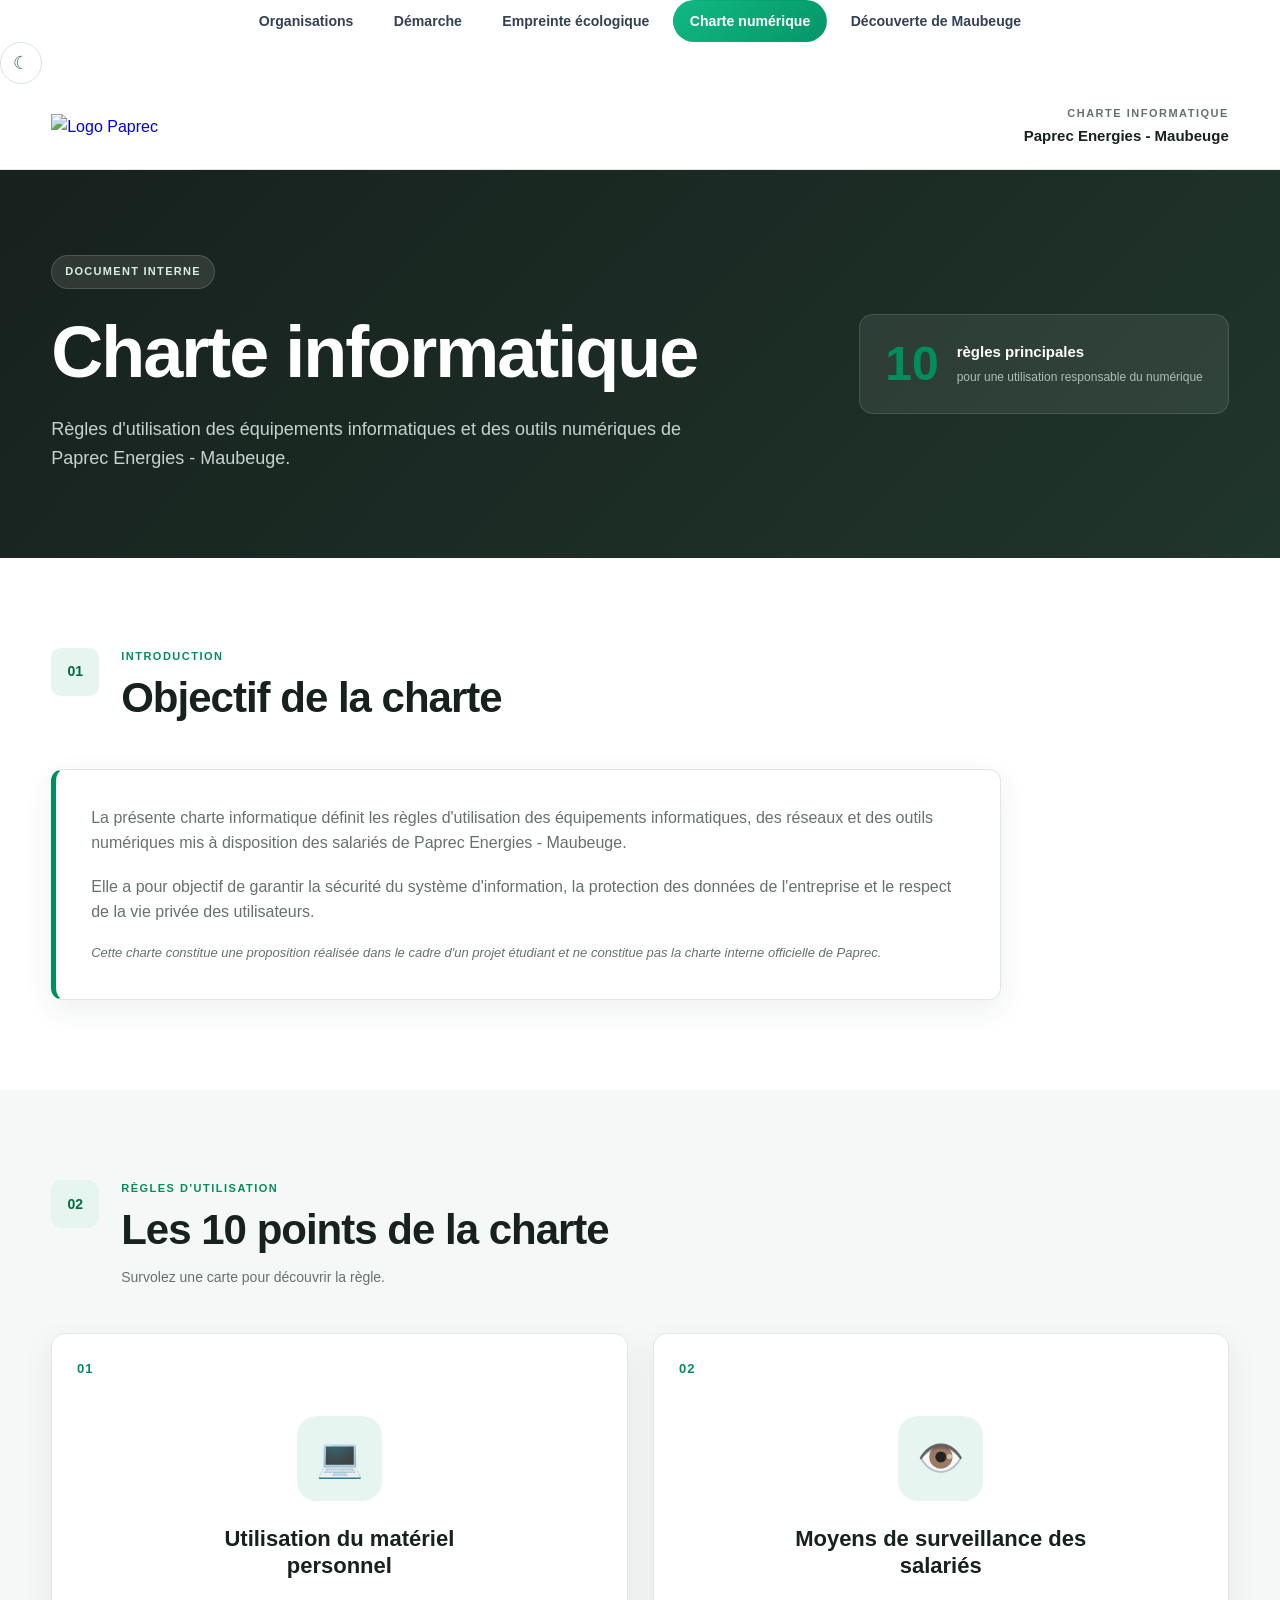
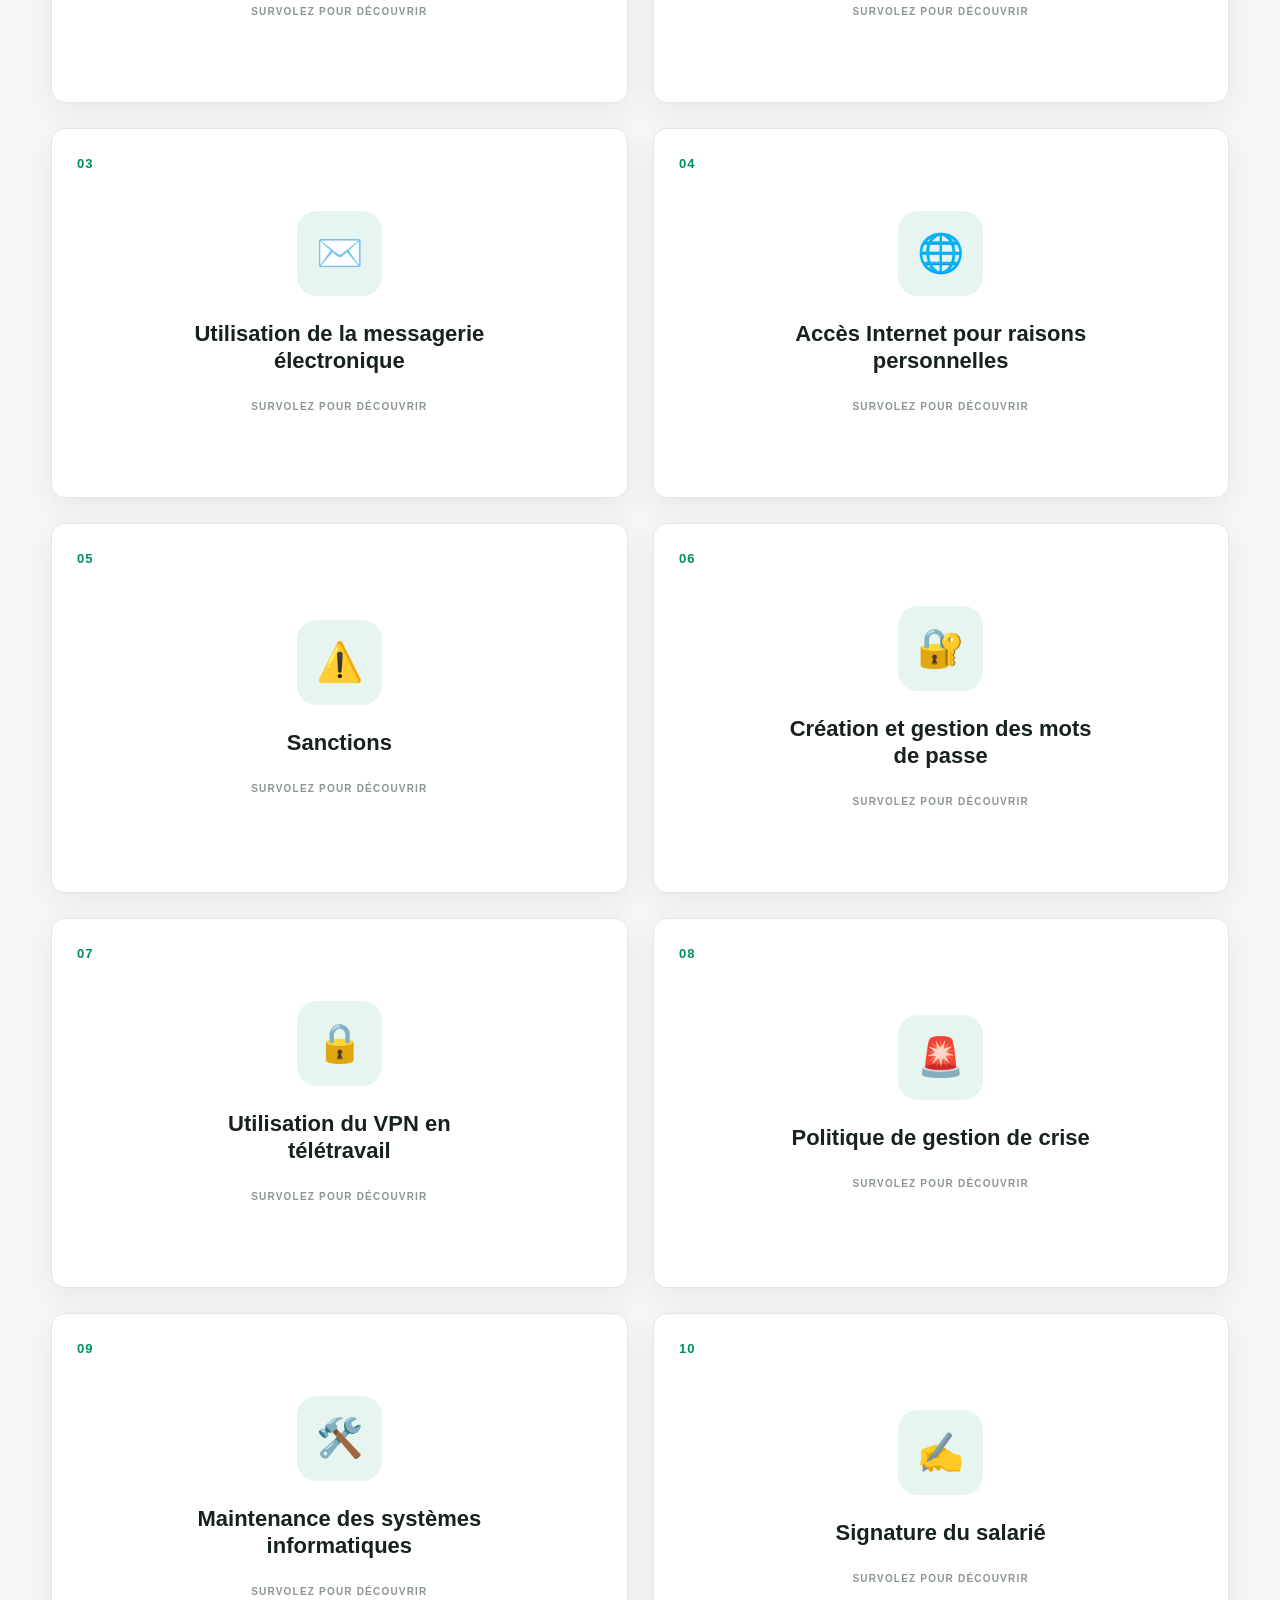
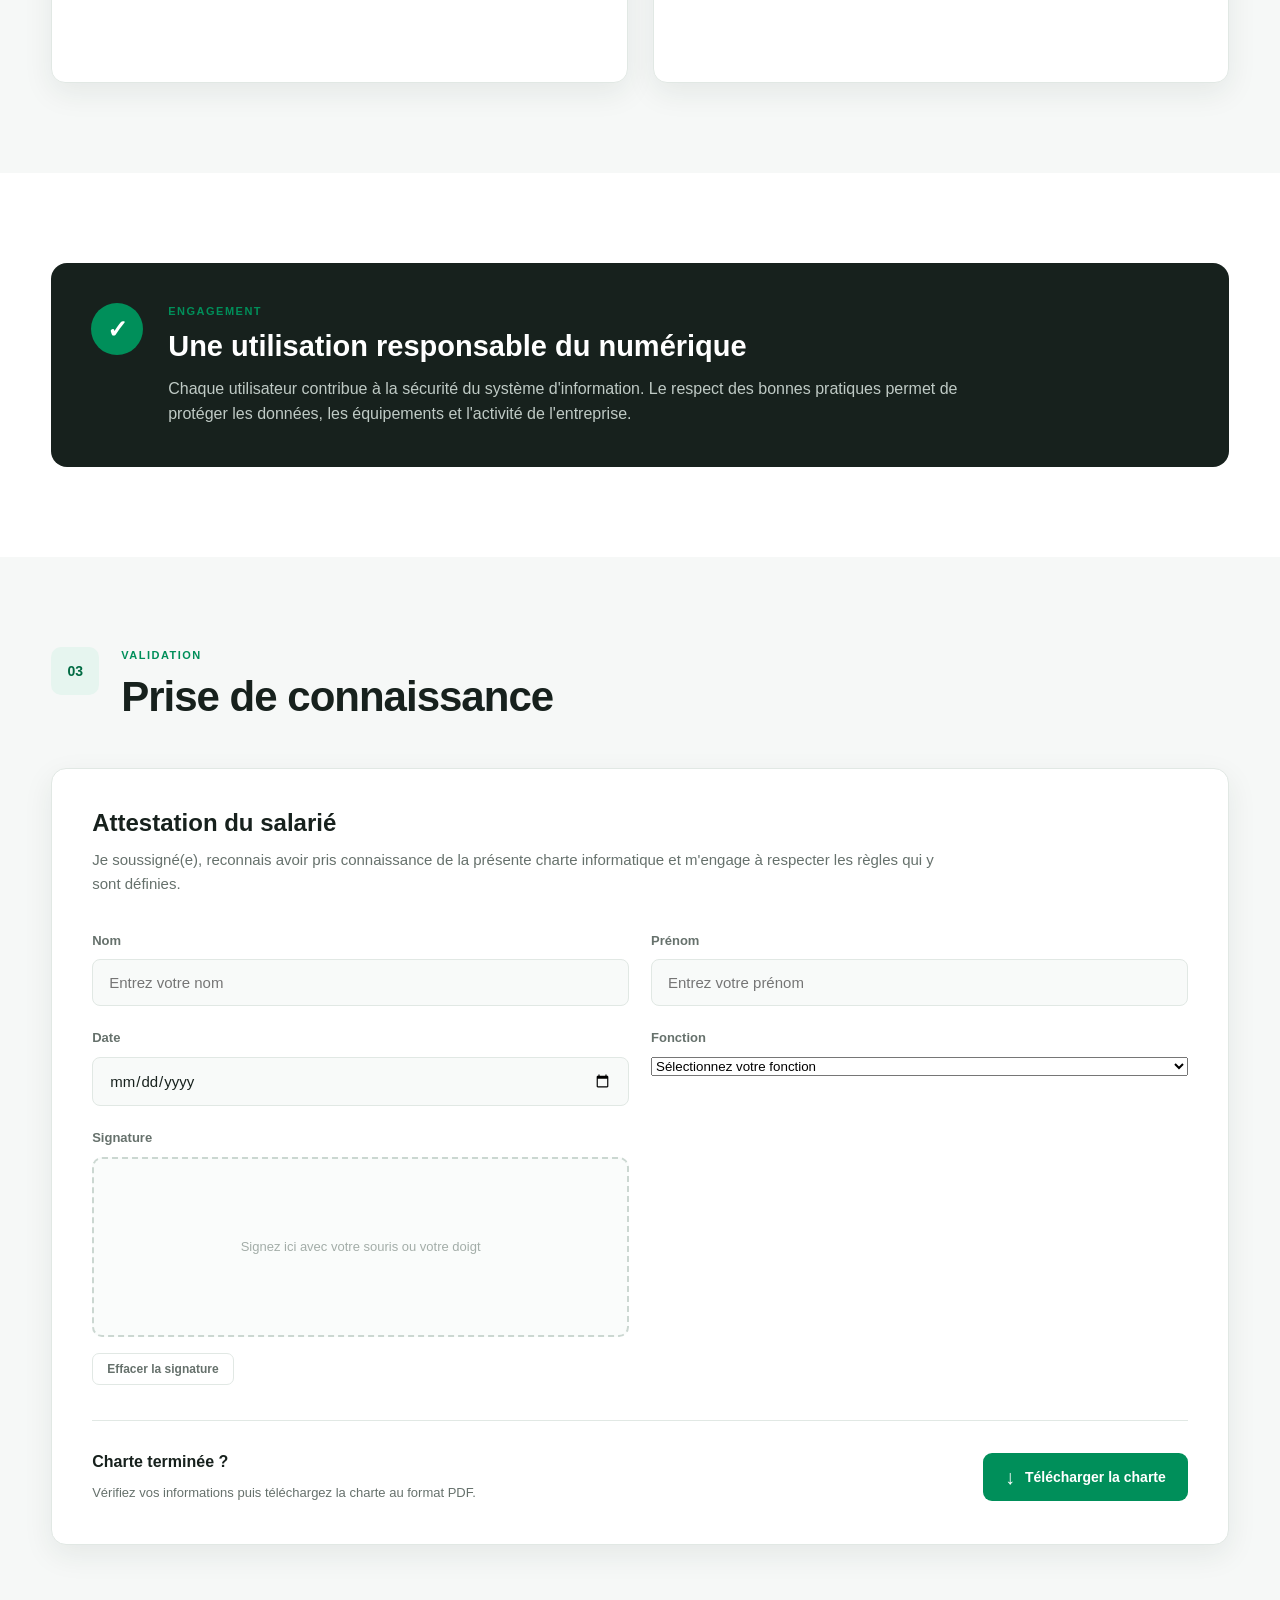
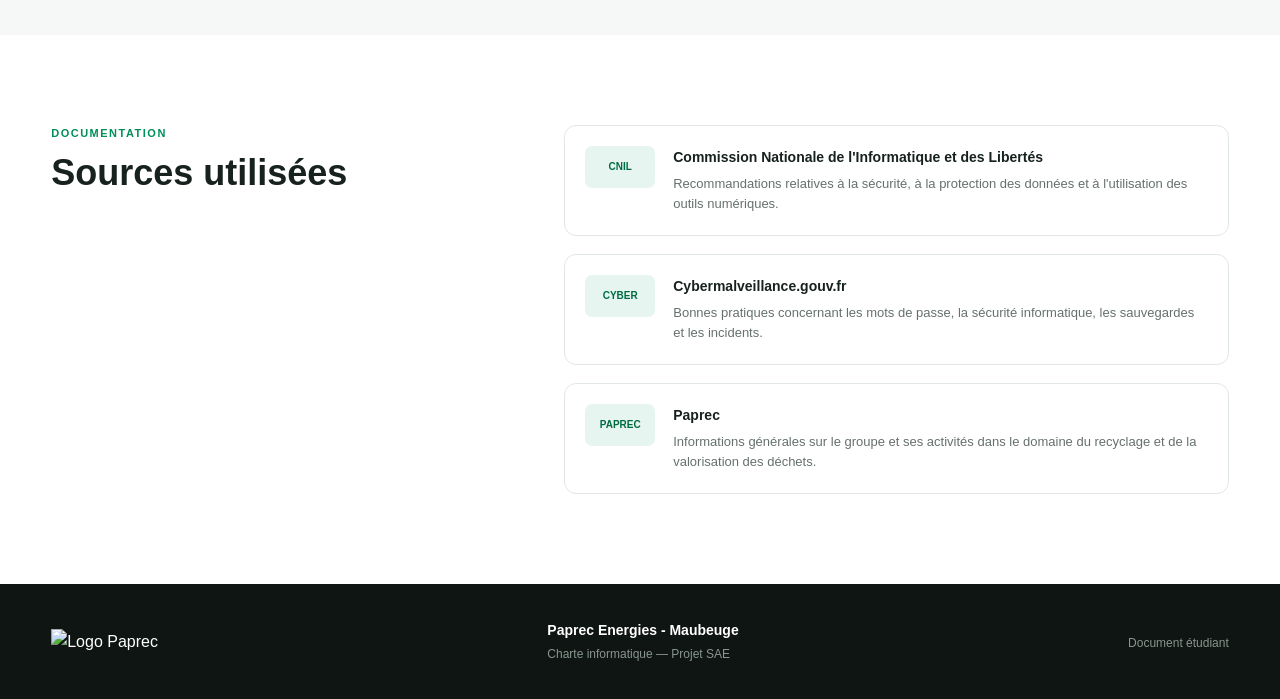
==== charte_informatique.html @ f74f0b18 "projet fini de decouverte de la ville de maubeuge" ====
<!DOCTYPE html>
<html lang="fr">

<head>
    <meta charset="UTF-8">
    <meta name="viewport" content="width=device-width, initial-scale=1.0">
    <script src="theme.js"></script>
    <link href="navigation.css" rel="stylesheet">

    <title>Charte informatique - Paprec Energies Maubeuge</title>

    <style>
/* =========================================================
   VARIABLES
========================================================= */

:root {

    --green: #008f5a;
    --green-dark: #006b43;
    --green-light: #e6f5ef;

    --black: #111815;
    --dark: #17211d;

    --gray: #66716c;
    --gray-light: #8b9691;

    --light: #f6f8f7;
    --white: #ffffff;

    --border: #e1e8e4;

    --shadow:
        0 10px 30px rgba(20, 45, 35, 0.08);

}


/* =========================================================
   RESET
========================================================= */

* {
    margin: 0;
    padding: 0;
    box-sizing: border-box;
}


html {
    scroll-behavior: smooth;
}


body {

    font-family:
        Arial,
        Helvetica,
        sans-serif;

    background: var(--white);

    color: var(--dark);

    line-height: 1.6;
}


img {
    max-width: 100%;
}


.container {

    width: min(1180px, 92%);

    margin: 0 auto;

}


.section {
    padding: 90px 0;
}


.section-light {
    background: var(--light);
}


h1,
h2,
h3 {
    line-height: 1.2;
}


p {
    color: var(--gray);
}


/* =========================================================
   HEADER
========================================================= */

.header {

    background: var(--white);

    border-bottom:
        1px solid var(--border);

}


.header-content {

    min-height: 85px;

    display: flex;

    align-items: center;

    justify-content: space-between;

    gap: 30px;

}


.logo {

    display: flex;

    align-items: center;

    text-decoration: none;

}


.logo img {

    width: 130px;

    height: auto;

    display: block;

}


.header-title {

    display: flex;

    flex-direction: column;

    align-items: flex-end;

    gap: 2px;

}


.header-title span {

    color: var(--gray);

    font-size: 11px;

    font-weight: 700;

    letter-spacing: 1.5px;

}


.header-title strong {

    color: var(--dark);

    font-size: 15px;

}


/* =========================================================
   HERO
========================================================= */

.hero {

    background:
        linear-gradient(
            135deg,
            var(--dark),
            #20352c
        );

    color: white;

    padding: 85px 0;

}


.hero-content {

    display: flex;

    align-items: center;

    justify-content: space-between;

    gap: 50px;

}


.hero-text {
    max-width: 720px;
}


.badge {

    display: inline-block;

    padding: 7px 13px;

    border-radius: 50px;

    background:
        rgba(255, 255, 255, 0.1);

    border:
        1px solid rgba(255, 255, 255, 0.15);

    color: #d8eee5;

    font-size: 11px;

    font-weight: 700;

    letter-spacing: 1.3px;

    margin-bottom: 20px;

}


.hero h1 {

    font-size:
        clamp(42px, 6vw, 72px);

    margin-bottom: 20px;

    letter-spacing: -2px;

}


.hero p {

    color: #c7d3ce;

    font-size: 18px;

    max-width: 650px;

}


.hero-box {

    min-width: 230px;

    padding: 25px;

    display: flex;

    align-items: center;

    gap: 18px;

    background:
        rgba(255, 255, 255, 0.08);

    border:
        1px solid rgba(255, 255, 255, 0.12);

    border-radius: 14px;

}


.hero-box-number {

    color: var(--green);

    font-size: 48px;

    font-weight: 800;

    line-height: 1;

}


.hero-box strong {

    display: block;

    color: white;

    font-size: 15px;

}


.hero-box span {

    display: block;

    margin-top: 4px;

    color: #aebdb7;

    font-size: 12px;

}


/* =========================================================
   SECTION HEADING
========================================================= */

.section-heading {

    display: flex;

    align-items: flex-start;

    gap: 22px;

    margin-bottom: 45px;

}


.section-number {

    display: flex;

    align-items: center;

    justify-content: center;

    min-width: 48px;

    height: 48px;

    border-radius: 10px;

    background: var(--green-light);

    color: var(--green-dark);

    font-size: 14px;

    font-weight: 800;

}


.eyebrow {

    display: block;

    margin-bottom: 8px;

    color: var(--green);

    font-size: 11px;

    font-weight: 800;

    letter-spacing: 1.5px;

}


.section-heading h2 {

    font-size:
        clamp(30px, 4vw, 42px);

    letter-spacing: -1px;

}


.section-description {

    margin-top: 10px;

    font-size: 14px;

}


/* =========================================================
   INTRODUCTION
========================================================= */

.intro-card {

    max-width: 950px;

    padding: 35px;

    border:
        1px solid var(--border);

    border-left:
        5px solid var(--green);

    border-radius: 12px;

    background: var(--white);

    box-shadow: var(--shadow);

}


.intro-card p {

    font-size: 16px;

    margin-bottom: 18px;

}


.intro-card p:last-child {

    margin-bottom: 0;

    font-size: 13px;

    font-style: italic;

}


/* =========================================================
   CARTES
========================================================= */

.rules-grid {

    display: grid;

    grid-template-columns:
        repeat(2, minmax(0, 1fr));

    gap: 25px;

}


.rule-card {

    height: 370px;

    perspective: 1200px;

}


.rule-card-inner {

    position: relative;

    width: 100%;

    height: 100%;

    transition:
        transform 0.7s ease;

    transform-style: preserve-3d;

}


.rule-card:hover .rule-card-inner {

    transform:
        rotateY(180deg);

}


.rule-card-front,
.rule-card-back {

    position: absolute;

    inset: 0;

    width: 100%;

    height: 100%;

    padding: 30px;

    border:
        1px solid var(--border);

    border-radius: 14px;

    background: var(--white);

    box-shadow: var(--shadow);

    backface-visibility: hidden;

    -webkit-backface-visibility: hidden;

}


/* =========================================================
   FACE AVANT
========================================================= */

.rule-card-front {

    display: flex;

    flex-direction: column;

    align-items: center;

    justify-content: center;

    text-align: center;

}


.rule-card-front .rule-number {

    position: absolute;

    top: 25px;

    left: 25px;

    color: var(--green);

    font-size: 13px;

    font-weight: 800;

    letter-spacing: 1px;

}


.rule-icon {

    width: 85px;

    height: 85px;

    display: flex;

    align-items: center;

    justify-content: center;

    margin-bottom: 25px;

    border-radius: 20px;

    background: var(--green-light);

    font-size: 38px;

}


.rule-card-front h3 {

    font-size: 22px;

    color: var(--dark);

    margin-bottom: 25px;

    max-width: 330px;

}


.flip-hint {

    color: var(--gray-light);

    font-size: 10px;

    font-weight: 700;

    text-transform: uppercase;

    letter-spacing: 1.2px;

}


/* =========================================================
   FACE ARRIÈRE
========================================================= */

.rule-card-back {

    transform:
        rotateY(180deg);

    overflow-y: auto;

}


.rule-card-back .rule-number {

    display: block;

    color: var(--green);

    font-size: 13px;

    font-weight: 800;

    margin-bottom: 12px;

}


.rule-card-back h3 {

    font-size: 21px;

    color: var(--dark);

    margin-bottom: 20px;

}


.rule-card-back p {

    font-size: 14px;

    margin-bottom: 14px;

}


.rule-card-back::after {

    content: "";

    display: block;

    width: 45px;

    height: 3px;

    margin-top: 22px;

    background: var(--green);

    border-radius: 10px;

}


/* =========================================================
   ENGAGEMENT
========================================================= */

.commitment {

    display: flex;

    align-items: flex-start;

    gap: 25px;

    padding: 40px;

    background: var(--dark);

    border-radius: 16px;

    color: white;

}


.commitment-icon {

    min-width: 52px;

    height: 52px;

    display: flex;

    align-items: center;

    justify-content: center;

    background: var(--green);

    border-radius: 50%;

    color: white;

    font-size: 25px;

    font-weight: 800;

}


.commitment h2 {

    font-size: 29px;

    margin-bottom: 12px;

}


.commitment p {

    color: #bfcac5;

    max-width: 800px;

}


/* =========================================================
   VALIDATION
========================================================= */

.validation-box {

    padding: 40px;

    background: var(--white);

    border:
        1px solid var(--border);

    border-radius: 15px;

    box-shadow: var(--shadow);

}


.validation-text {

    margin-bottom: 35px;

}


.validation-text h3 {

    font-size: 24px;

    margin-bottom: 10px;

}


.validation-text p {

    max-width: 850px;

    font-size: 15px;

}


/* =========================================================
   FORMULAIRE
========================================================= */

.form-grid {

    display: grid;

    grid-template-columns:
        repeat(2, minmax(0, 1fr));

    gap: 22px;

}


.form-group {

    display: flex;

    flex-direction: column;

    gap: 8px;

}


.form-group label {

    color: var(--gray);

    font-size: 13px;

    font-weight: 700;

}


.form-group input {

    width: 100%;

    padding: 14px 16px;

    border:
        1px solid var(--border);

    border-radius: 8px;

    background: #f8faf9;

    font-family: inherit;

    font-size: 15px;

    color: var(--dark);

    outline: none;

}


.form-group input:focus {

    border-color: var(--green);

    background: white;

    box-shadow:
        0 0 0 3px rgba(0, 143, 90, 0.10);

}


/* =========================================================
   SIGNATURE
========================================================= */

.signature-wrapper {

    position: relative;

    width: 100%;

    height: 180px;

    border:
        2px dashed #cbd7d1;

    border-radius: 10px;

    background: #fafcfb;

    overflow: hidden;

}


.signature-canvas {

    display: block;

    width: 100%;

    height: 100%;

    cursor: crosshair;

    touch-action: none;

}


.signature-placeholder {

    position: absolute;

    left: 50%;

    top: 50%;

    transform: translate(-50%, -50%);

    color: #a3ada8;

    font-size: 13px;

    pointer-events: none;

    transition: opacity 0.2s;

}


.signature-wrapper.has-signature
.signature-placeholder {

    opacity: 0;

}


.clear-button {

    align-self: flex-start;

    margin-top: 8px;

    padding: 8px 14px;

    border: 1px solid var(--border);

    border-radius: 7px;

    background: white;

    color: var(--gray);

    font-size: 12px;

    font-weight: 700;

    cursor: pointer;

    transition: 0.2s;

}


.clear-button:hover {

    border-color: var(--green);

    color: var(--green);

    background: var(--green-light);

}


/* =========================================================
   TELECHARGEMENT
========================================================= */

.download-area {

    margin-top: 35px;

    padding-top: 28px;

    border-top:
        1px solid var(--border);

    display: flex;

    align-items: center;

    justify-content: space-between;

    gap: 25px;

}


.download-area strong {

    display: block;

    color: var(--dark);

    font-size: 16px;

    margin-bottom: 4px;

}


.download-area span {

    color: var(--gray);

    font-size: 13px;

}


.download-button {

    display: flex;

    align-items: center;

    justify-content: center;

    gap: 10px;

    padding: 14px 22px;

    border: none;

    border-radius: 9px;

    background: var(--green);

    color: white;

    font-family: inherit;

    font-size: 14px;

    font-weight: 700;

    cursor: pointer;

    white-space: nowrap;

    transition:
        background 0.2s,
        transform 0.2s,
        box-shadow 0.2s;

}


.download-button span {

    color: white;

    font-size: 20px;

    line-height: 1;

}


.download-button:hover {

    background: var(--green-dark);

    transform: translateY(-2px);

    box-shadow:
        0 8px 20px rgba(0, 143, 90, 0.2);

}


/* =========================================================
   SOURCES
========================================================= */

.sources {

    display: grid;

    grid-template-columns:
        0.8fr 1.2fr;

    gap: 70px;

}


.sources h2 {

    font-size: 36px;

}


.source-list {

    display: flex;

    flex-direction: column;

    gap: 18px;

}


.source-item {

    display: flex;

    align-items: flex-start;

    gap: 18px;

    padding: 20px;

    border:
        1px solid var(--border);

    border-radius: 12px;

    background: var(--white);

}


.source-icon {

    display: flex;

    align-items: center;

    justify-content: center;

    min-width: 70px;

    height: 42px;

    border-radius: 7px;

    background: var(--green-light);

    color: var(--green-dark);

    font-size: 10px;

    font-weight: 800;

}


.source-item strong {

    display: block;

    margin-bottom: 5px;

    color: var(--dark);

    font-size: 14px;

}


.source-item p {

    font-size: 13px;

}


/* =========================================================
   FOOTER
========================================================= */

.footer {

    background: #0e1512;

    color: white;

    padding: 35px 0;

}


.footer-content {

    display: flex;

    align-items: center;

    justify-content: space-between;

    gap: 25px;

}


.footer-logo img {

    width: 120px;

}


.footer-text {

    display: flex;

    flex-direction: column;

    gap: 3px;

}


.footer-text strong {

    font-size: 14px;

}


.footer-text span,
.footer-right span {

    color: #89968f;

    font-size: 12px;

}


/* =========================================================
   RESPONSIVE
========================================================= */

@media (max-width: 900px) {

    .hero-content {

        flex-direction: column;

        align-items: flex-start;

    }


    .hero-box {

        width: 100%;

    }


    .rules-grid {

        grid-template-columns: 1fr;

    }


    .sources {

        grid-template-columns: 1fr;

        gap: 40px;

    }

}


@media (max-width: 650px) {

    .section {

        padding: 60px 0;

    }


    .header-content {

        min-height: 75px;

    }


    .header-title {

        display: none;

    }


    .logo img {

        width: 115px;

    }


    .hero {

        padding: 65px 0;

    }


    .hero h1 {

        font-size: 44px;

    }


    .hero p {

        font-size: 16px;

    }


    .section-heading {

        gap: 15px;

    }


    .section-heading h2 {

        font-size: 30px;

    }


    .intro-card {

        padding: 25px;

    }


    .rule-card {

        height: 390px;

    }


    .rule-card-front,
    .rule-card-back {

        padding: 25px;

    }


    .commitment {

        flex-direction: column;

        padding: 28px;

    }


    .validation-box {

        padding: 25px;

    }


    .form-grid {

        grid-template-columns: 1fr;

    }


    .full-width {

        grid-column: auto;

    }


    .download-area {

        flex-direction: column;

        align-items: stretch;

    }


    .download-button {

        width: 100%;

    }


    .footer-content {

        flex-direction: column;

        align-items: flex-start;

    }

}


/* =========================================================
   IMPRESSION / PDF
========================================================= */

@media print {
    .header {
        display: block !important;
        position: static;
        box-shadow: none;
        border-bottom: 1px solid #ddd;
        margin-bottom: 20px;
    }

    .hero,
    .download-area,
    .clear-button,
    .flip-hint,
    .footer {
        display: none !important;
    }

    .section {
        padding: 30px 0;
    }

    .section-light {
        background: white;
    }

    .rule-card {
        height: auto;
        perspective: none;
        margin-bottom: 20px;
        break-inside: avoid;
    }

    .rule-card-inner {
        height: auto;
        transform: none !important;
    }

    .rule-card-front {
        display: none;
    }

    .rule-card-back {
        position: relative;
        transform: none;
        height: auto;
        min-height: 200px;
        box-shadow: none;
    }

    .validation-box {
        box-shadow: none;
    }

    .signature-wrapper {
        border: 1px solid #999;
    }
}
    </style>
    <link href="theme.css" rel="stylesheet">
</head>

<body class="theme-page theme-charter">

    <nav aria-label="Navigation principale" class="main-nav">
        <ul class="nav-list nav-near-center">
            <li><a class="nav-link" href="index.html">Organisations</a></li>
            <li><a class="nav-link" href="demarche.html">Démarche</a></li>
            <li><a class="nav-link" href="empreinte_ecologique.html">Empreinte écologique</a></li>
            <li><a aria-current="page" class="nav-link actif" href="charte_informatique.html">Charte numérique</a></li>
            <li><a class="nav-link" href="decouverte_maubeuge.html">Découverte de Maubeuge</a></li>
        </ul>
        <button class="site-theme-toggle" data-theme-toggle type="button" aria-label="Passer au mode sombre" aria-pressed="false"><span aria-hidden="true" data-theme-icon>☾</span></button>
    </nav>

    <!-- ================= HEADER ================= -->

    <header class="header">

        <div class="container header-content">

            <a href="#" class="logo">
                <img src="https://www.paprec.com/app/uploads/2022/03/paprec_logotype_h_rgb_plan-de-travail-1-300x122-1.jpg" alt="Logo Paprec">
            </a>

            <div class="header-title">
                <span>CHARTE INFORMATIQUE</span>
                <strong>Paprec Energies - Maubeuge</strong>
            </div>

        </div>

    </header>


    <!-- ================= HERO ================= -->

    <section class="hero">

        <div class="container hero-content">

            <div class="hero-text">

                <span class="badge">
                    DOCUMENT INTERNE
                </span>

                <h1>
                    Charte informatique
                </h1>

                <p>
                    Règles d'utilisation des équipements informatiques
                    et des outils numériques de Paprec Energies - Maubeuge.
                </p>

            </div>

            <div class="hero-box">

                <div class="hero-box-number">
                    10
                </div>

                <div>
                    <strong>règles principales</strong>
                    <span>
                        pour une utilisation responsable du numérique
                    </span>
                </div>

            </div>

        </div>

    </section>


    <!-- ================= CONTENU ================= -->

    <main>


        <!-- ================= INTRODUCTION ================= -->

        <section class="section">

            <div class="container">

                <div class="section-heading">

                    <span class="section-number">
                        01
                    </span>

                    <div>

                        <span class="eyebrow">
                            INTRODUCTION
                        </span>

                        <h2>
                            Objectif de la charte
                        </h2>

                    </div>

                </div>


                <div class="intro-card">

                    <p>
                        La présente charte informatique définit les règles
                        d'utilisation des équipements informatiques,
                        des réseaux et des outils numériques mis à disposition
                        des salariés de Paprec Energies - Maubeuge.
                    </p>

                    <p>
                        Elle a pour objectif de garantir la sécurité du système
                        d'information, la protection des données de l'entreprise
                        et le respect de la vie privée des utilisateurs.
                    </p>

                    <p>
                        Cette charte constitue une proposition réalisée
                        dans le cadre d'un projet étudiant et ne constitue
                        pas la charte interne officielle de Paprec.
                    </p>

                </div>

            </div>

        </section>



        <!-- ================= 10 REGLES ================= -->

        <section class="section section-light">

            <div class="container">

                <div class="section-heading">

                    <span class="section-number">
                        02
                    </span>

                    <div>

                        <span class="eyebrow">
                            RÈGLES D'UTILISATION
                        </span>

                        <h2>
                            Les 10 points de la charte
                        </h2>

                        <p class="section-description">
                            Survolez une carte pour découvrir la règle.
                        </p>

                    </div>

                </div>


                <div class="rules-grid">


                    <!-- CARTE 1 -->

                    <article class="rule-card">

                        <div class="rule-card-inner">

                            <div class="rule-card-front">

                                <span class="rule-number">
                                    01
                                </span>

                                <div class="rule-icon">
                                    💻
                                </div>

                                <h3>
                                    Utilisation du matériel personnel
                                </h3>

                                <span class="flip-hint">
                                    Survolez pour découvrir
                                </span>

                            </div>


                            <div class="rule-card-back">

                                <span class="rule-number">
                                    01
                                </span>

                                <h3>
                                    Utilisation du matériel personnel
                                </h3>

                                <p>
                                    L'utilisation d'un ordinateur, d'un téléphone
                                    ou de tout autre équipement personnel pour
                                    accéder aux ressources professionnelles doit
                                    être autorisée par l'entreprise.
                                </p>

                                <p>
                                    Les équipements personnels utilisés dans le
                                    cadre professionnel doivent respecter les
                                    règles de sécurité informatique définies
                                    par l'entreprise.
                                </p>

                            </div>

                        </div>

                    </article>



                    <!-- CARTE 2 -->

                    <article class="rule-card">

                        <div class="rule-card-inner">

                            <div class="rule-card-front">

                                <span class="rule-number">
                                    02
                                </span>

                                <div class="rule-icon">
                                    👁️
                                </div>

                                <h3>
                                    Moyens de surveillance des salariés
                                </h3>

                                <span class="flip-hint">
                                    Survolez pour découvrir
                                </span>

                            </div>


                            <div class="rule-card-back">

                                <span class="rule-number">
                                    02
                                </span>

                                <h3>
                                    Moyens de surveillance des salariés
                                </h3>

                                <p>
                                    Les systèmes informatiques peuvent faire
                                    l'objet de mesures de sécurité et de contrôle
                                    afin de protéger le réseau et les données
                                    de l'entreprise.
                                </p>

                                <p>
                                    Toute mesure de surveillance doit être
                                    proportionnée, transparente et respecter
                                    les droits des salariés ainsi que la
                                    réglementation applicable.
                                </p>

                            </div>

                        </div>

                    </article>



                    <!-- CARTE 3 -->

                    <article class="rule-card">

                        <div class="rule-card-inner">

                            <div class="rule-card-front">

                                <span class="rule-number">
                                    03
                                </span>

                                <div class="rule-icon">
                                    ✉️
                                </div>

                                <h3>
                                    Utilisation de la messagerie électronique
                                </h3>

                                <span class="flip-hint">
                                    Survolez pour découvrir
                                </span>

                            </div>


                            <div class="rule-card-back">

                                <span class="rule-number">
                                    03
                                </span>

                                <h3>
                                    Utilisation de la messagerie électronique
                                </h3>

                                <p>
                                    La messagerie professionnelle doit
                                    principalement être utilisée pour les
                                    activités liées au travail.
                                </p>

                                <p>
                                    Les utilisateurs doivent vérifier les
                                    destinataires avant l'envoi et rester
                                    particulièrement vigilants face aux
                                    pièces jointes et aux liens reçus.
                                </p>

                            </div>

                        </div>

                    </article>



                    <!-- CARTE 4 -->

                    <article class="rule-card">

                        <div class="rule-card-inner">

                            <div class="rule-card-front">

                                <span class="rule-number">
                                    04
                                </span>

                                <div class="rule-icon">
                                    🌐
                                </div>

                                <h3>
                                    Accès Internet pour raisons personnelles
                                </h3>

                                <span class="flip-hint">
                                    Survolez pour découvrir
                                </span>

                            </div>


                            <div class="rule-card-back">

                                <span class="rule-number">
                                    04
                                </span>

                                <h3>
                                    Accès Internet pour raisons personnelles
                                </h3>

                                <p>
                                    Un accès personnel à Internet peut être
                                    toléré de manière occasionnelle lorsqu'il
                                    reste raisonnable et ne perturbe pas
                                    l'activité professionnelle.
                                </p>

                                <p>
                                    Il est interdit d'utiliser Internet pour
                                    accéder à des contenus illégaux ou dangereux
                                    pour l'entreprise.
                                </p>

                            </div>

                        </div>

                    </article>



                    <!-- CARTE 5 -->

                    <article class="rule-card">

                        <div class="rule-card-inner">

                            <div class="rule-card-front">

                                <span class="rule-number">
                                    05
                                </span>

                                <div class="rule-icon">
                                    ⚠️
                                </div>

                                <h3>
                                    Sanctions
                                </h3>

                                <span class="flip-hint">
                                    Survolez pour découvrir
                                </span>

                            </div>


                            <div class="rule-card-back">

                                <span class="rule-number">
                                    05
                                </span>

                                <h3>
                                    Sanctions
                                </h3>

                                <p>
                                    Le non-respect des règles de cette charte
                                    peut entraîner des mesures adaptées à la
                                    gravité du manquement.
                                </p>

                                <p>
                                    Les éventuelles sanctions sont appliquées
                                    conformément au règlement intérieur et à
                                    la réglementation en vigueur.
                                </p>

                            </div>

                        </div>

                    </article>



                    <!-- CARTE 6 -->

                    <article class="rule-card">

                        <div class="rule-card-inner">

                            <div class="rule-card-front">

                                <span class="rule-number">
                                    06
                                </span>

                                <div class="rule-icon">
                                    🔐
                                </div>

                                <h3>
                                    Création et gestion des mots de passe
                                </h3>

                                <span class="flip-hint">
                                    Survolez pour découvrir
                                </span>

                            </div>


                            <div class="rule-card-back">

                                <span class="rule-number">
                                    06
                                </span>

                                <h3>
                                    Création et gestion des mots de passe
                                </h3>

                                <p>
                                    Les mots de passe doivent être suffisamment
                                    longs, complexes et différents pour chaque
                                    service.
                                </p>

                                <p>
                                    Ils ne doivent jamais être communiqués à
                                    une autre personne ni être inscrits dans
                                    un endroit facilement accessible.
                                </p>

                            </div>

                        </div>

                    </article>



                    <!-- CARTE 7 -->

                    <article class="rule-card">

                        <div class="rule-card-inner">

                            <div class="rule-card-front">

                                <span class="rule-number">
                                    07
                                </span>

                                <div class="rule-icon">
                                    🔒
                                </div>

                                <h3>
                                    Utilisation du VPN en télétravail
                                </h3>

                                <span class="flip-hint">
                                    Survolez pour découvrir
                                </span>

                            </div>


                            <div class="rule-card-back">

                                <span class="rule-number">
                                    07
                                </span>

                                <h3>
                                    Utilisation du VPN en télétravail
                                </h3>

                                <p>
                                    Lorsqu'un VPN professionnel est mis à
                                    disposition, celui-ci doit être utilisé
                                    pour accéder aux ressources internes
                                    depuis l'extérieur de l'entreprise.
                                </p>

                                <p>
                                    Le salarié doit utiliser une connexion
                                    sécurisée et éviter les réseaux Wi-Fi
                                    publics non sécurisés pour les activités
                                    professionnelles sensibles.
                                </p>

                            </div>

                        </div>

                    </article>



                    <!-- CARTE 8 -->

                    <article class="rule-card">

                        <div class="rule-card-inner">

                            <div class="rule-card-front">

                                <span class="rule-number">
                                    08
                                </span>

                                <div class="rule-icon">
                                    🚨
                                </div>

                                <h3>
                                    Politique de gestion de crise
                                </h3>

                                <span class="flip-hint">
                                    Survolez pour découvrir
                                </span>

                            </div>


                            <div class="rule-card-back">

                                <span class="rule-number">
                                    08
                                </span>

                                <h3>
                                    Politique de gestion de crise
                                </h3>

                                <p>
                                    Tout incident informatique ou de sécurité
                                    doit être signalé rapidement au responsable
                                    ou au service informatique compétent.
                                </p>

                                <p>
                                    Les utilisateurs ne doivent pas tenter de
                                    supprimer des preuves ou de modifier un
                                    système compromis sans instruction.
                                </p>

                            </div>

                        </div>

                    </article>



                    <!-- CARTE 9 -->

                    <article class="rule-card">

                        <div class="rule-card-inner">

                            <div class="rule-card-front">

                                <span class="rule-number">
                                    09
                                </span>

                                <div class="rule-icon">
                                    🛠️
                                </div>

                                <h3>
                                    Maintenance des systèmes informatiques
                                </h3>

                                <span class="flip-hint">
                                    Survolez pour découvrir
                                </span>

                            </div>


                            <div class="rule-card-back">

                                <span class="rule-number">
                                    09
                                </span>

                                <h3>
                                    Maintenance des systèmes informatiques
                                </h3>

                                <p>
                                    Les opérations de maintenance, de mise à
                                    jour et de dépannage doivent être réalisées
                                    par les personnes autorisées.
                                </p>

                                <p>
                                    Les utilisateurs doivent installer les
                                    mises à jour demandées et ne pas modifier
                                    les configurations de sécurité sans
                                    autorisation.
                                </p>

                            </div>

                        </div>

                    </article>



                    <!-- CARTE 10 -->

                    <article class="rule-card">

                        <div class="rule-card-inner">

                            <div class="rule-card-front">

                                <span class="rule-number">
                                    10
                                </span>

                                <div class="rule-icon">
                                    ✍️
                                </div>

                                <h3>
                                    Signature du salarié
                                </h3>

                                <span class="flip-hint">
                                    Survolez pour découvrir
                                </span>

                            </div>


                            <div class="rule-card-back">

                                <span class="rule-number">
                                    10
                                </span>

                                <h3>
                                    Signature du salarié
                                </h3>

                                <p>
                                    Le salarié reconnaît avoir pris connaissance
                                    de la présente charte et s'engage à respecter
                                    les règles qui y sont présentées.
                                </p>

                                <p>
                                    La signature permet d'attester de la prise
                                    de connaissance de la charte.
                                </p>

                            </div>

                        </div>

                    </article>


                </div>

            </div>

        </section>



        <!-- ================= ENGAGEMENT ================= -->

        <section class="section">

            <div class="container">

                <div class="commitment">

                    <div class="commitment-icon">
                        ✓
                    </div>

                    <div>

                        <span class="eyebrow">
                            ENGAGEMENT
                        </span>

                        <h2>
                            Une utilisation responsable du numérique
                        </h2>

                        <p>
                            Chaque utilisateur contribue à la sécurité
                            du système d'information. Le respect des bonnes
                            pratiques permet de protéger les données,
                            les équipements et l'activité de l'entreprise.
                        </p>

                    </div>

                </div>

            </div>

        </section>



        <!-- ================= VALIDATION ================= -->

        <section class="section section-light">

            <div class="container">

                <div class="section-heading">

                    <span class="section-number">
                        03
                    </span>

                    <div>

                        <span class="eyebrow">
                            VALIDATION
                        </span>

                        <h2>
                            Prise de connaissance
                        </h2>

                    </div>

                </div>


                <div class="validation-box">

                    <div class="validation-text">

                        <h3>
                            Attestation du salarié
                        </h3>

                        <p>
                            Je soussigné(e), reconnais avoir pris connaissance
                            de la présente charte informatique et m'engage
                            à respecter les règles qui y sont définies.
                        </p>

                    </div>


                    <div class="form-grid">


                        <div class="form-group">

                            <label for="nom">
                                Nom
                            </label>

                            <input
                                type="text"
                                id="nom"
                                name="nom"
                                placeholder="Entrez votre nom"
                            >

                        </div>


                        <div class="form-group">

                            <label for="prenom">
                                Prénom
                            </label>

                            <input
                                type="text"
                                id="prenom"
                                name="prenom"
                                placeholder="Entrez votre prénom"
                            >

                        </div>


                        <div class="form-group">

                            <label for="date">
                                Date
                            </label>

                            <input
                                type="date"
                                id="date"
                                name="date"
                            >

                        </div>


<div class="form-group">
    <label for="fonction">Fonction</label>
    <select id="fonction">
        <option value="">Sélectionnez votre fonction</option>
        <option value="Direction">Direction</option>
        <option value="Ressources humaines">Ressources humaines</option>
        <option value="Informatique">Informatique</option>
        <option value="Administratif">Administratif</option>
        <option value="Comptabilité">Comptabilité</option>
        <option value="Commercial">Commercial</option>
        <option value="Production">Production</option>
        <option value="Maintenance">Maintenance</option>
        <option value="Logistique">Logistique</option>
        <option value="Qualité / Sécurité / Environnement">Qualité / Sécurité / Environnement</option>
        <option value="Technicien">Technicien</option>
        <option value="Opérateur">Opérateur</option>
        <option value="Stagiaire">Stagiaire</option>
        <option value="Alternant">Alternant</option>
        <option value="Autre">Autre</option>
    </select>
</div>


                        <!-- ================= SIGNATURE ================= -->

                        <div class="form-group full-width">

                            <label>
                                Signature
                            </label>

                            <div class="signature-wrapper">

                                <canvas
                                    id="signatureCanvas"
                                    class="signature-canvas"
                                ></canvas>

                                <div class="signature-placeholder">
                                    Signez ici avec votre souris ou votre doigt
                                </div>

                            </div>


                            <button
                                type="button"
                                id="clearSignature"
                                class="clear-button"
                            >
                                Effacer la signature
                            </button>

                        </div>


                    </div>


                    <!-- ================= TELECHARGEMENT ================= -->

                    <div class="download-area">

                        <div>

                            <strong>
                                Charte terminée ?
                            </strong>

                            <span>
                                Vérifiez vos informations puis téléchargez
                                la charte au format PDF.
                            </span>

                        </div>


                        <button
                            type="button"
                            id="downloadButton"
                            class="download-button"
                        >
                            <span>↓</span>
                            Télécharger la charte
                        </button>

                    </div>

                </div>

            </div>

        </section>



        <!-- ================= SOURCES ================= -->

        <section class="section">

            <div class="container">

                <div class="sources">

                    <div>

                        <span class="eyebrow">
                            DOCUMENTATION
                        </span>

                        <h2>
                            Sources utilisées
                        </h2>

                    </div>


                    <div class="source-list">


                        <div class="source-item">

                            <span class="source-icon">
                                CNIL
                            </span>

                            <div>

                                <strong>
                                    Commission Nationale de l'Informatique
                                    et des Libertés
                                </strong>

                                <p>
                                    Recommandations relatives à la sécurité,
                                    à la protection des données et à
                                    l'utilisation des outils numériques.
                                </p>

                            </div>

                        </div>


                        <div class="source-item">

                            <span class="source-icon">
                                CYBER
                            </span>

                            <div>

                                <strong>
                                    Cybermalveillance.gouv.fr
                                </strong>

                                <p>
                                    Bonnes pratiques concernant les mots
                                    de passe, la sécurité informatique,
                                    les sauvegardes et les incidents.
                                </p>

                            </div>

                        </div>


                        <div class="source-item">

                            <span class="source-icon">
                                PAPREC
                            </span>

                            <div>

                                <strong>
                                    Paprec
                                </strong>

                                <p>
                                    Informations générales sur le groupe
                                    et ses activités dans le domaine
                                    du recyclage et de la valorisation
                                    des déchets.
                                </p>

                            </div>

                        </div>


                    </div>

                </div>

            </div>

        </section>


    </main>



    <!-- ================= FOOTER ================= -->

    <footer class="footer">

        <div class="container footer-content">

            <div class="footer-logo">

                <img
                    src="images/paprec_logotype_h_white-1-1-1.png"
                    alt="Logo Paprec"
                >

            </div>


            <div class="footer-text">

                <strong>
                    Paprec Energies - Maubeuge
                </strong>

                <span>
                    Charte informatique — Projet SAE
                </span>

            </div>


            <div class="footer-right">

                <span>
                    Document étudiant
                </span>

            </div>

        </div>

    </footer>


    <script>
/* =========================================================
   SIGNATURE
========================================================= */

const canvas = document.getElementById("signatureCanvas");
const ctx = canvas.getContext("2d");

const signatureWrapper =
    document.querySelector(".signature-wrapper");

const clearButton =
    document.getElementById("clearSignature");

const downloadButton =
    document.getElementById("downloadButton");


let drawing = false;
let hasSignature = false;


/* =========================================================
   ADAPTER LE CANVAS À SA TAILLE
========================================================= */

function resizeCanvas() {

    const rect = canvas.getBoundingClientRect();

    const oldCanvas = document.createElement("canvas");

    oldCanvas.width = canvas.width;
    oldCanvas.height = canvas.height;

    if (canvas.width > 0 && canvas.height > 0) {
        oldCanvas
            .getContext("2d")
            .drawImage(canvas, 0, 0);
    }

    canvas.width = rect.width;
    canvas.height = rect.height;

    ctx.lineWidth = 2.5;
    ctx.lineCap = "round";
    ctx.lineJoin = "round";
    ctx.strokeStyle = "#17211d";

    if (oldCanvas.width > 0 && oldCanvas.height > 0) {

        ctx.drawImage(
            oldCanvas,
            0,
            0,
            oldCanvas.width,
            oldCanvas.height,
            0,
            0,
            canvas.width,
            canvas.height
        );

    }
}


resizeCanvas();


window.addEventListener(
    "resize",
    resizeCanvas
);


/* =========================================================
   POSITION DE LA SOURIS / DU DOIGT
========================================================= */

function getPosition(event) {

    const rect =
        canvas.getBoundingClientRect();

    return {

        x:
            event.clientX - rect.left,

        y:
            event.clientY - rect.top

    };
}


/* =========================================================
   COMMENCER LA SIGNATURE
========================================================= */

canvas.addEventListener(
    "pointerdown",
    function (event) {

        drawing = true;

        canvas.setPointerCapture(event.pointerId);

        const position =
            getPosition(event);

        ctx.beginPath();

        ctx.moveTo(
            position.x,
            position.y
        );

    }
);


/* =========================================================
   DESSINER
========================================================= */

canvas.addEventListener(
    "pointermove",
    function (event) {

        if (!drawing) {
            return;
        }

        const position =
            getPosition(event);

        ctx.lineTo(
            position.x,
            position.y
        );

        ctx.stroke();

        hasSignature = true;

        signatureWrapper.classList.add(
            "has-signature"
        );

    }
);


/* =========================================================
   TERMINER LA SIGNATURE
========================================================= */

function stopDrawing() {

    drawing = false;

    ctx.closePath();

}


canvas.addEventListener(
    "pointerup",
    stopDrawing
);


canvas.addEventListener(
    "pointercancel",
    stopDrawing
);


canvas.addEventListener(
    "pointerleave",
    function () {

        if (drawing) {
            stopDrawing();
        }

    }
);


/* =========================================================
   EFFACER LA SIGNATURE
========================================================= */

clearButton.addEventListener(
    "click",
    function () {

        ctx.clearRect(
            0,
            0,
            canvas.width,
            canvas.height
        );

        hasSignature = false;

        signatureWrapper.classList.remove(
            "has-signature"
        );

    }
);


/* =========================================================
   TÉLÉCHARGEMENT / PDF
========================================================= */

downloadButton.addEventListener(
    "click",
    function () {

        const nom =
            document.getElementById("nom").value.trim();

        const prenom =
            document.getElementById("prenom").value.trim();

        const date =
            document.getElementById("date").value.trim();

        const fonction =
            document.getElementById("fonction").value.trim();


        /*
         * Vérification des informations
         */

        if (
            nom === "" ||
            prenom === "" ||
            date === "" ||
            fonction === ""
        ) {

            alert(
                "Veuillez remplir le nom, le prénom, la date et la fonction avant de télécharger la charte."
            );

            return;

        }


        /*
         * Vérification de la signature
         */

        if (!hasSignature) {

            alert(
                "Veuillez signer la charte avant de la télécharger."
            );

            return;

        }


        /*
         * Ouvre la fenêtre d'impression.
         * Dans cette fenêtre :
         *
         * Destination → Enregistrer au format PDF
         */

        window.print();

    }
    
);
    </script>

</body>

</html>
---- navigation.css ----
.main-nav {
    display: flex;
    flex-wrap: wrap;
    align-items: center;
    background: var(--nav-bg, var(--nav, rgba(255, 255, 255, 0.96)));
}

.nav-list {
    display: flex;
    flex-wrap: wrap;
    align-items: center;
    gap: 0.4rem;
    margin: 0;
    padding: 0;
    list-style: none;
}

.nav-near-center {
    justify-content: center;
    width: 100%;
}

.nav-link {
    display: inline-block;
    padding: 0.55rem 1rem;
    border: 1px solid transparent;
    border-radius: 9999px;
    color: var(--nav-text, var(--text-secondary, var(--texte, #334155)));
    font-size: 0.88rem;
    font-weight: 600;
    text-decoration: none;
    transition: color 0.2s ease, background-color 0.2s ease;
}

.nav-link:hover {
    color: var(--accent-green, #059669);
    background-color: var(--accent-green-dim, rgba(16, 185, 129, 0.08));
}

.nav-link.actif {
    color: #fff;
    background: linear-gradient(135deg, #10b981, #059669);
    font-weight: 700;
}

.nav-link:focus-visible {
    outline: 3px solid var(--accent-green, #059669);
    outline-offset: 3px;
}
---- theme.css ----
.site-theme-toggle {
    width: 42px;
    height: 42px;
    flex: none;
    border: 1px solid #d6e4da;
    border-radius: 50%;
    background: #fff;
    color: #277452;
    font-size: 1.15rem;
    cursor: pointer;
}

.site-theme-toggle:hover {
    border-color: #277452;
}

.site-theme-toggle:focus-visible {
    outline: 3px solid #277452;
    outline-offset: 3px;
}

html[data-theme="dark"] body.theme-page {
    background: #101914;
    color: #e4eee7;
}

html[data-theme="dark"] body.theme-page :is(p, li, td, .header-title span) {
    color: #bdc9c1;
}

html[data-theme="dark"] body.theme-page :is(.main-nav, .header, footer, section, article, .section-light, .organisation-card, .table-wrapper, .info-note, .source-card, .card, .mind-card, .mind-center, .mind-note, .validation-box) {
    background-color: #18241d;
    border-color: #34483a;
    color: #e4eee7;
}

html[data-theme="dark"] body.theme-page :is(h1, h2, h3, h4, strong, th, .header-title strong) {
    color: #e4eee7;
}

html[data-theme="dark"] body.theme-ecology .hero {
    background: linear-gradient(135deg, #14231a, #0d1711);
}

html[data-theme="dark"] body.theme-discovery .hero {
    background-color: #18241d;
    background-blend-mode: multiply;
}

html[data-theme="dark"] body.theme-page .site-theme-toggle {
    background: #18241d;
    border-color: #42594a;
    color: #9be0b3;
}

html[data-theme="dark"] body.theme-page .nav-link {
    color: #d3e1d7;
}

html[data-theme="dark"] body.theme-page .nav-link.actif {
    color: #fff;
}
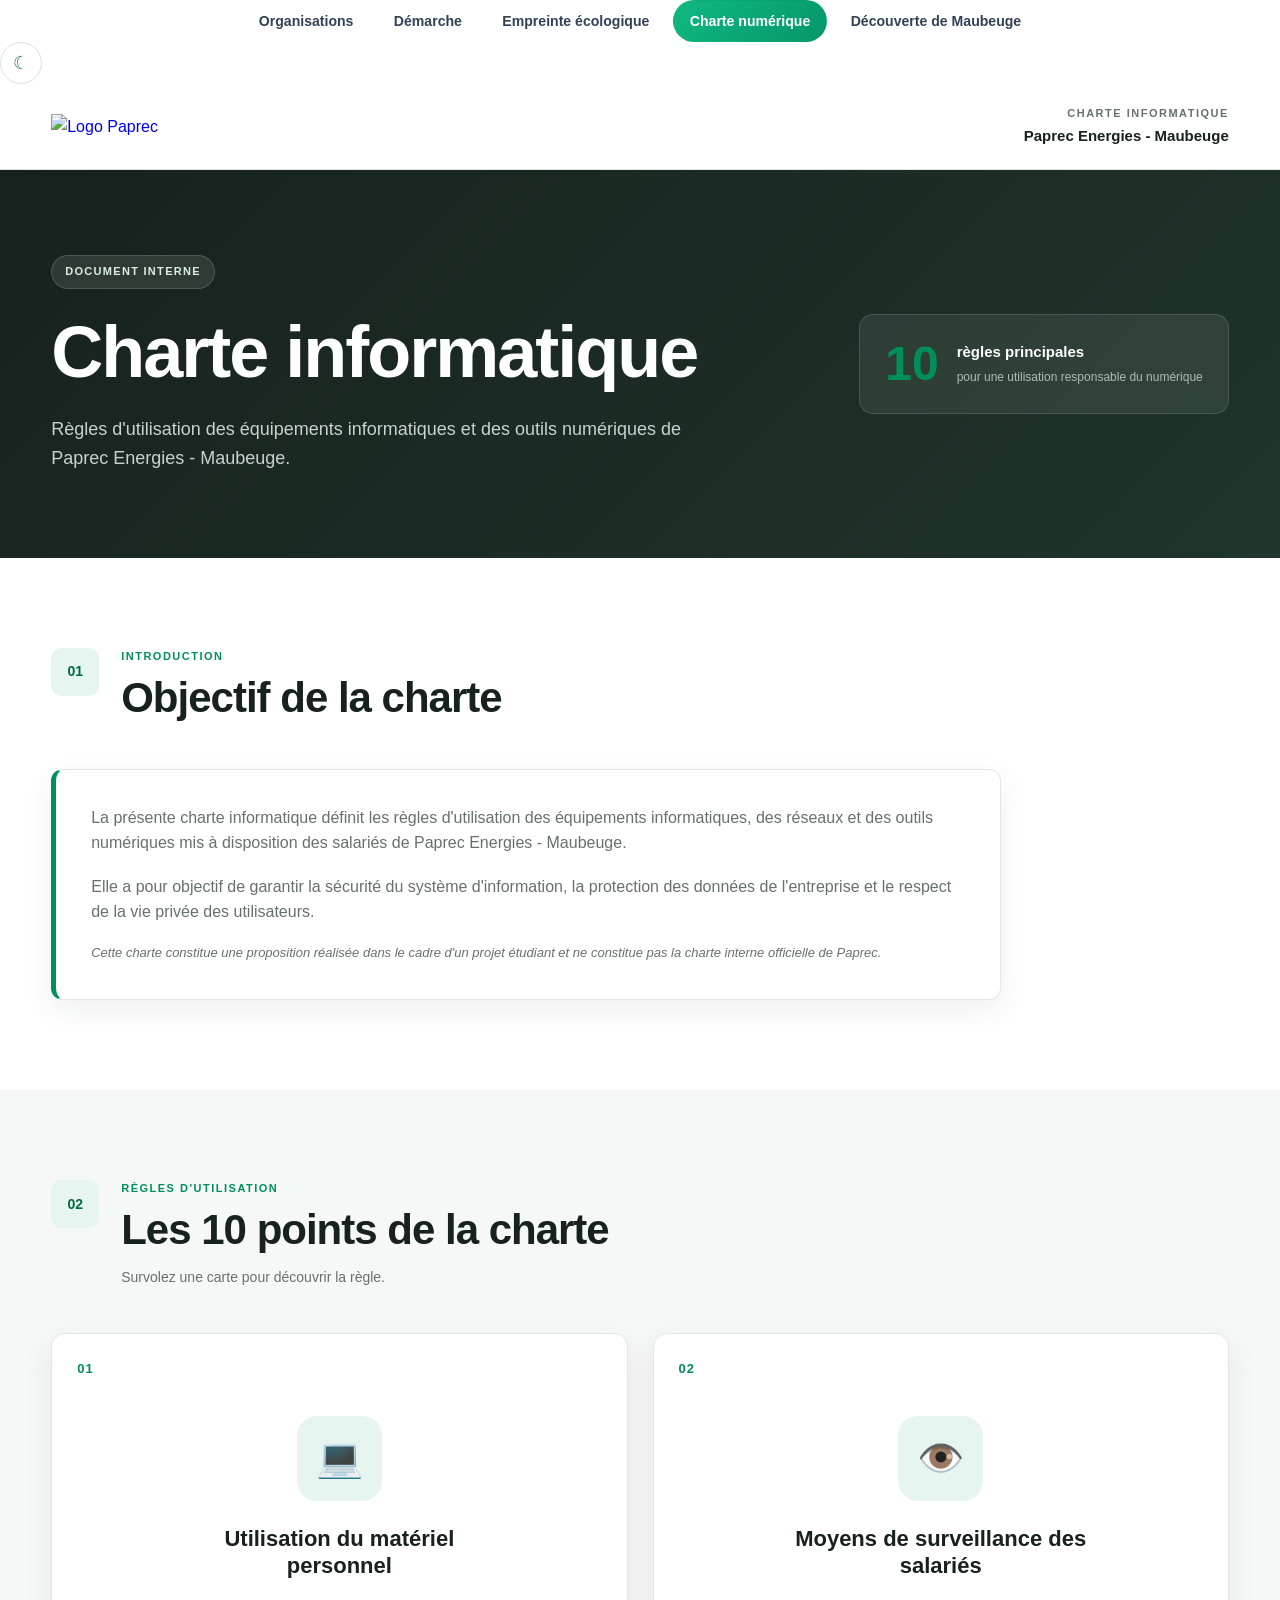
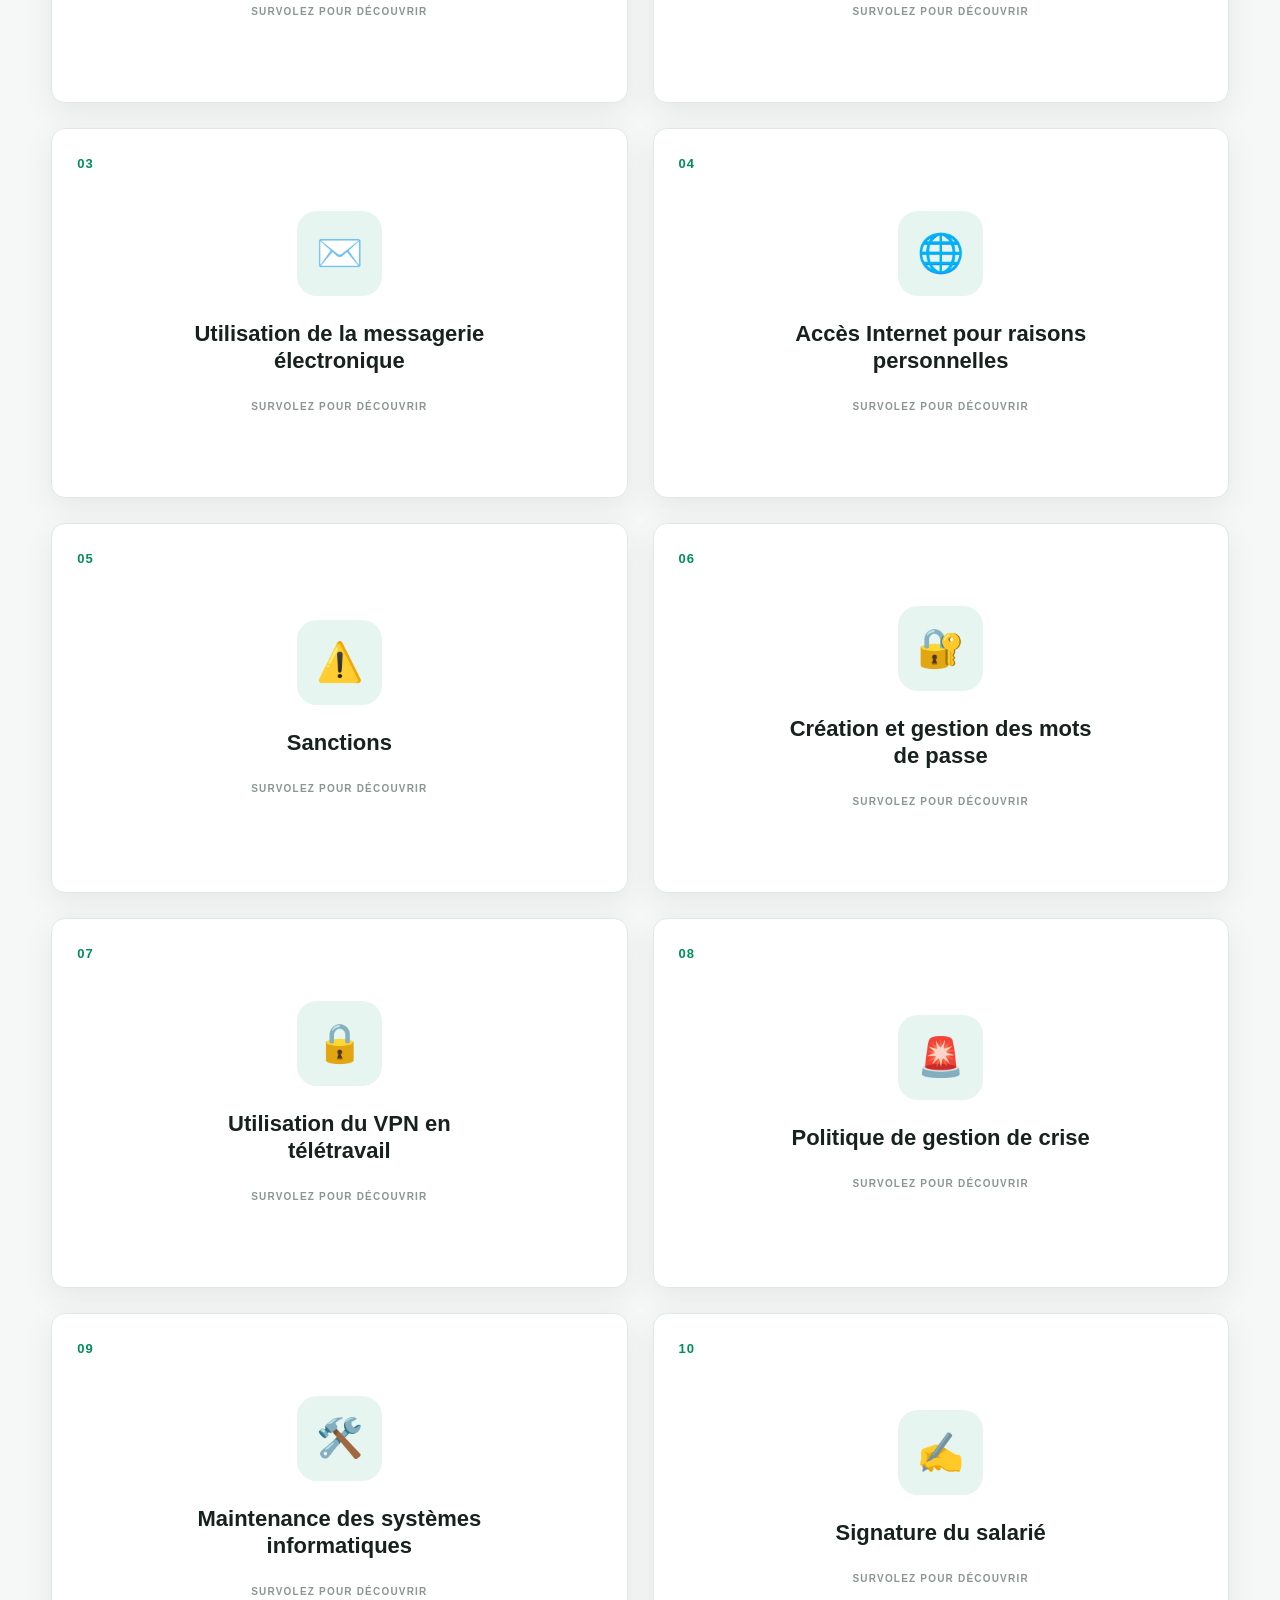
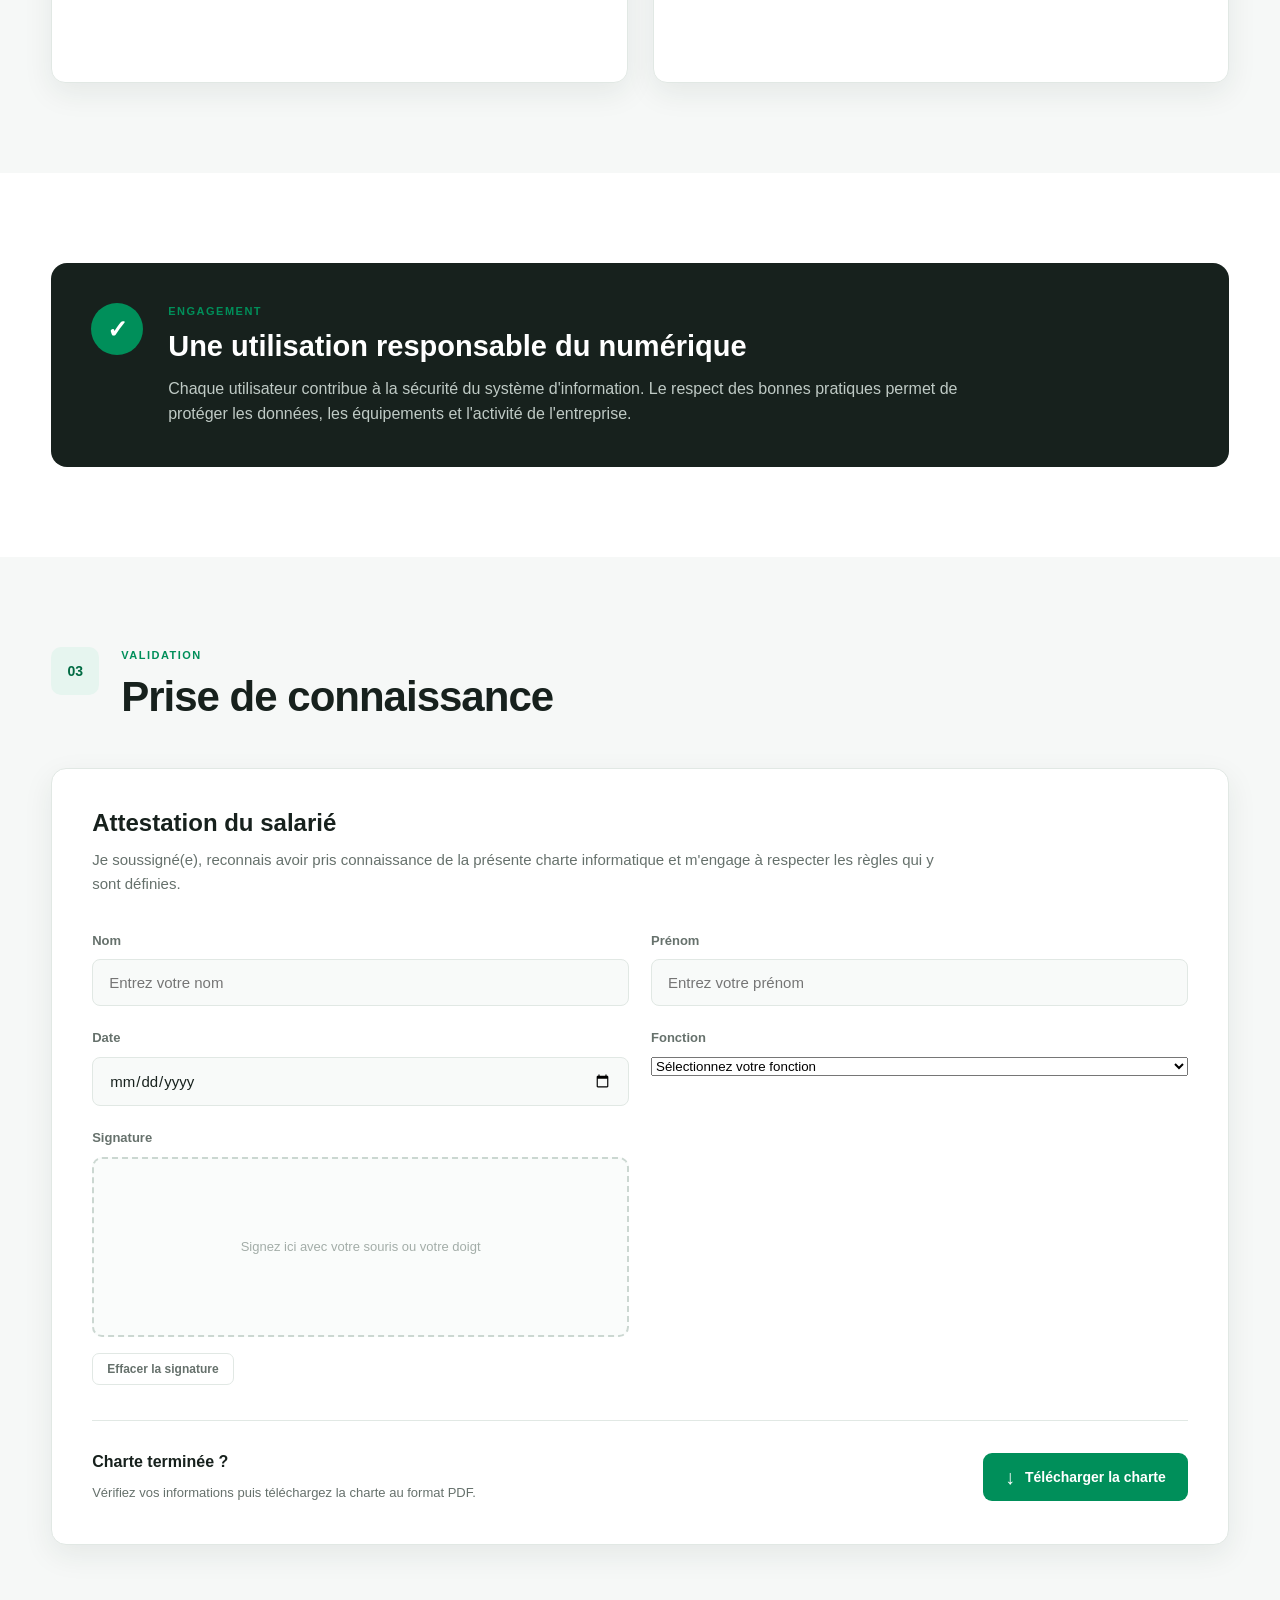
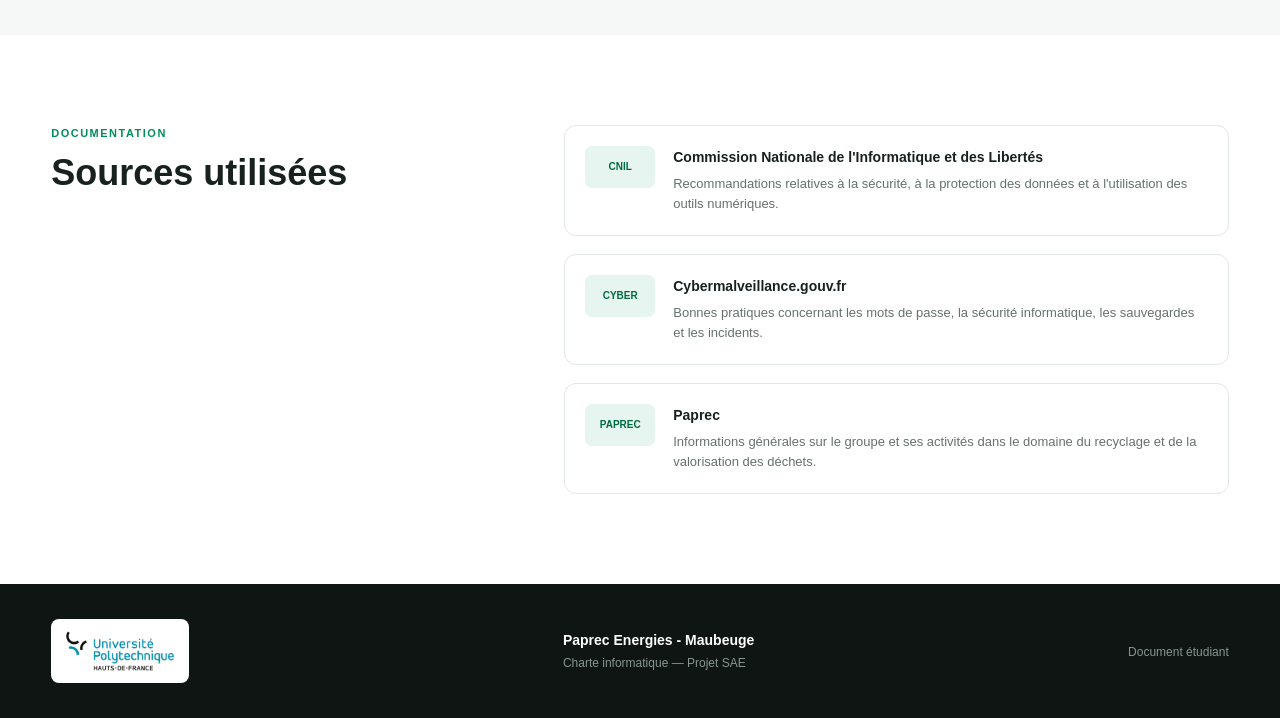
==== commit 5ef330b0: "dernier modification" ====
--- a/charte_informatique.html
+++ b/charte_informatique.html
@@ -1507,7 +1507,10 @@
 
 <body class="theme-page theme-charter">
 
-    <nav aria-label="Navigation principale" class="main-nav">
+    <nav aria-label="Navigation principale" class="main-nav" id="site-nav">
+        <button aria-controls="site-nav" aria-expanded="false" aria-label="Ouvrir le menu de navigation" class="mobile-menu-btn" type="button">
+            <span aria-hidden="true">☰</span>
+        </button>
         <ul class="nav-list nav-near-center">
             <li><a class="nav-link" href="index.html">Organisations</a></li>
             <li><a class="nav-link" href="demarche.html">Démarche</a></li>
@@ -2604,11 +2607,11 @@
 
         <div class="container footer-content">
 
-            <div class="footer-logo">
+            <div class="footer-logo uphf-footer-logo">
 
                 <img
-                    src="images/paprec_logotype_h_white-1-1-1.png"
-                    alt="Logo Paprec"
+                    src="photo/UPHF_logo.svg.webp"
+                    alt="Logo de l’Université Polytechnique Hauts-de-France"
                 >
 
             </div>
--- a/navigation.css
+++ b/navigation.css
@@ -46,4 +46,72 @@
 .nav-link:focus-visible {
     outline: 3px solid var(--accent-green, #059669);
     outline-offset: 3px;
+}
+
+.mobile-menu-btn {
+    display: none;
+    align-items: center;
+    justify-content: center;
+    width: 42px;
+    height: 42px;
+    border: 1px solid var(--border-subtle, rgba(128, 128, 128, 0.3));
+    border-radius: 10px;
+    background: var(--bg-card-subtle, transparent);
+    color: var(--nav-text, currentColor);
+    font-size: 1.25rem;
+    cursor: pointer;
+}
+
+.uphf-footer-logo {
+    display: inline-flex;
+    align-items: center;
+    justify-content: center;
+    width: fit-content;
+    max-width: 100%;
+    padding: 6px 9px;
+    border-radius: 8px;
+    background: #fff;
+    line-height: 0;
+}
+
+.uphf-footer-logo img {
+    display: block;
+    width: 132px;
+    max-width: 100%;
+    max-height: 106px;
+    height: auto;
+    object-fit: contain;
+}
+
+@media (max-width: 768px) {
+    .uphf-footer-logo img {
+        width: 112px;
+        max-height: 90px;
+    }
+
+    .main-nav:not(.is-open) .nav-list {
+        display: none;
+    }
+
+    .main-nav.is-open .nav-list {
+        display: flex;
+        flex-direction: column;
+        align-items: stretch;
+        width: 100%;
+        order: 3;
+    }
+
+    .main-nav.is-open .nav-link {
+        display: block;
+        width: 100%;
+    }
+
+    .mobile-menu-btn {
+        display: inline-flex;
+        order: 1;
+    }
+
+    .main-nav [data-theme-toggle] {
+        order: 2;
+    }
 }
